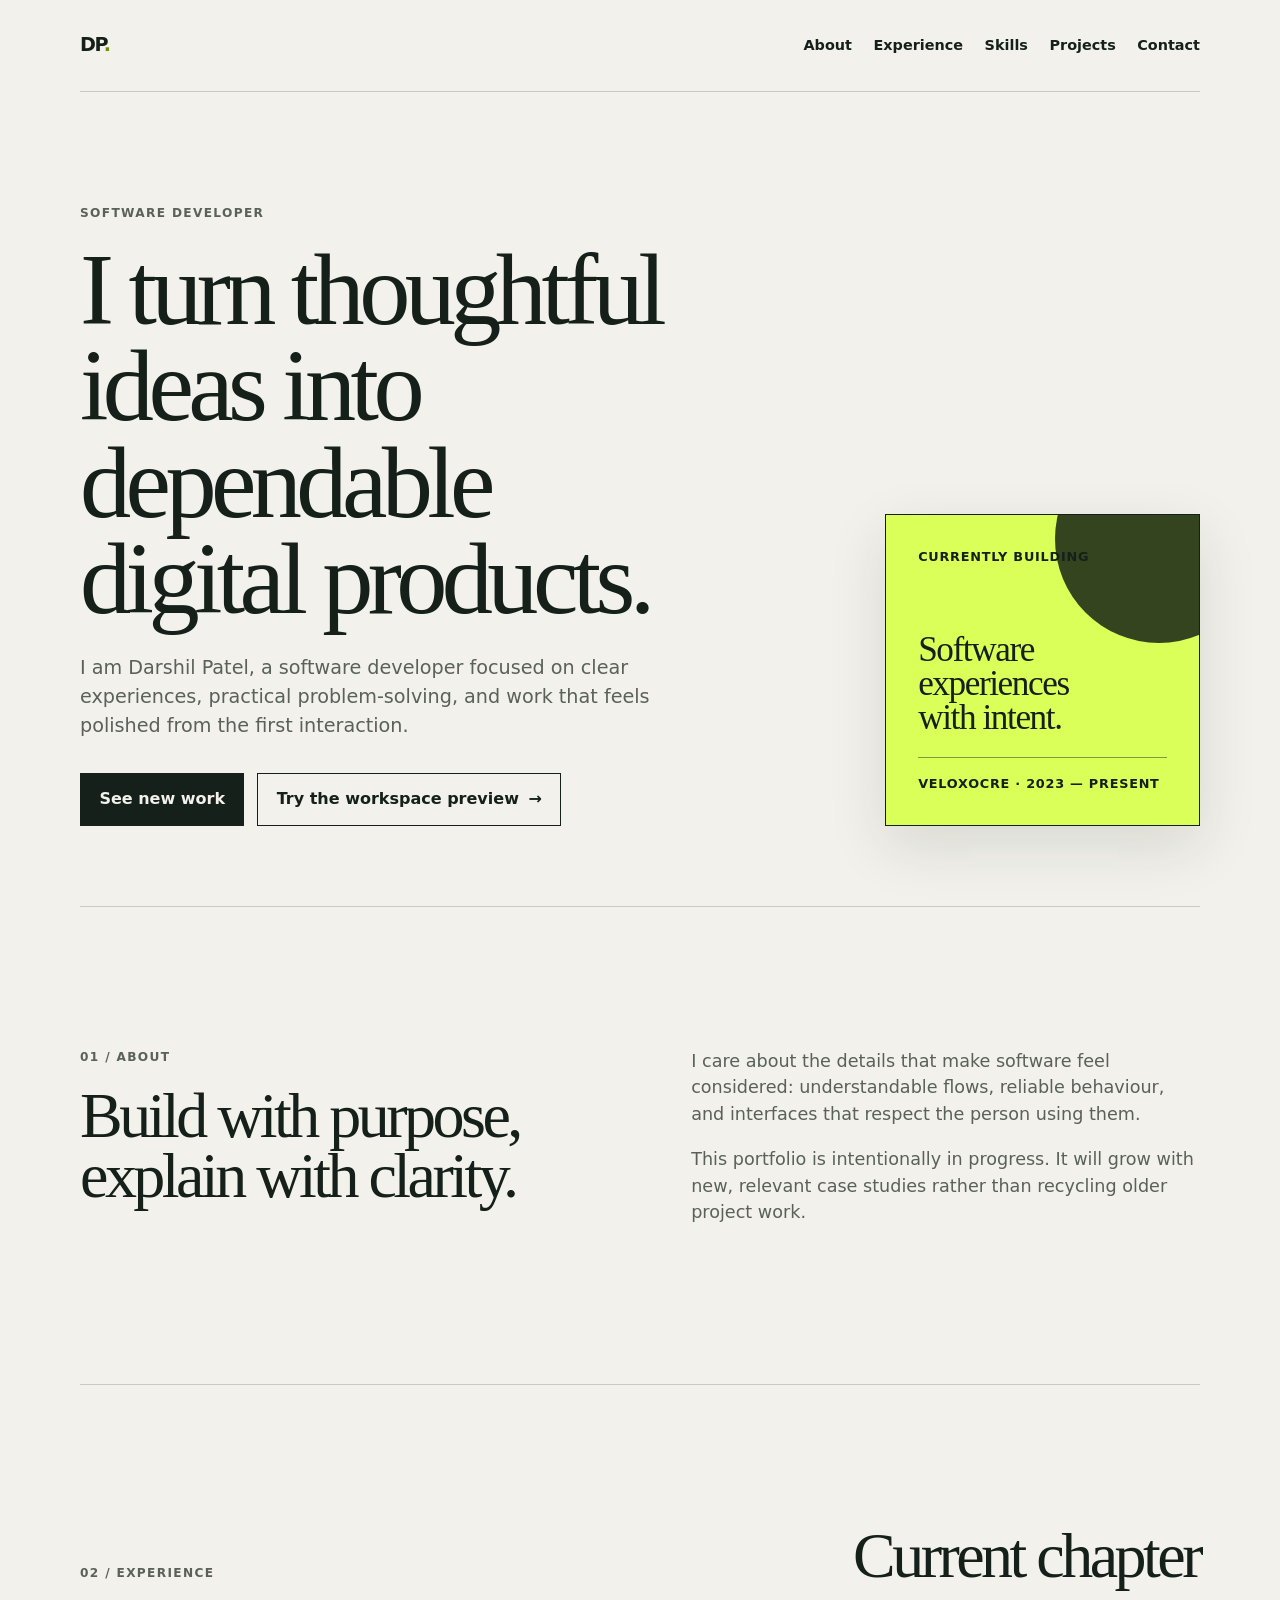
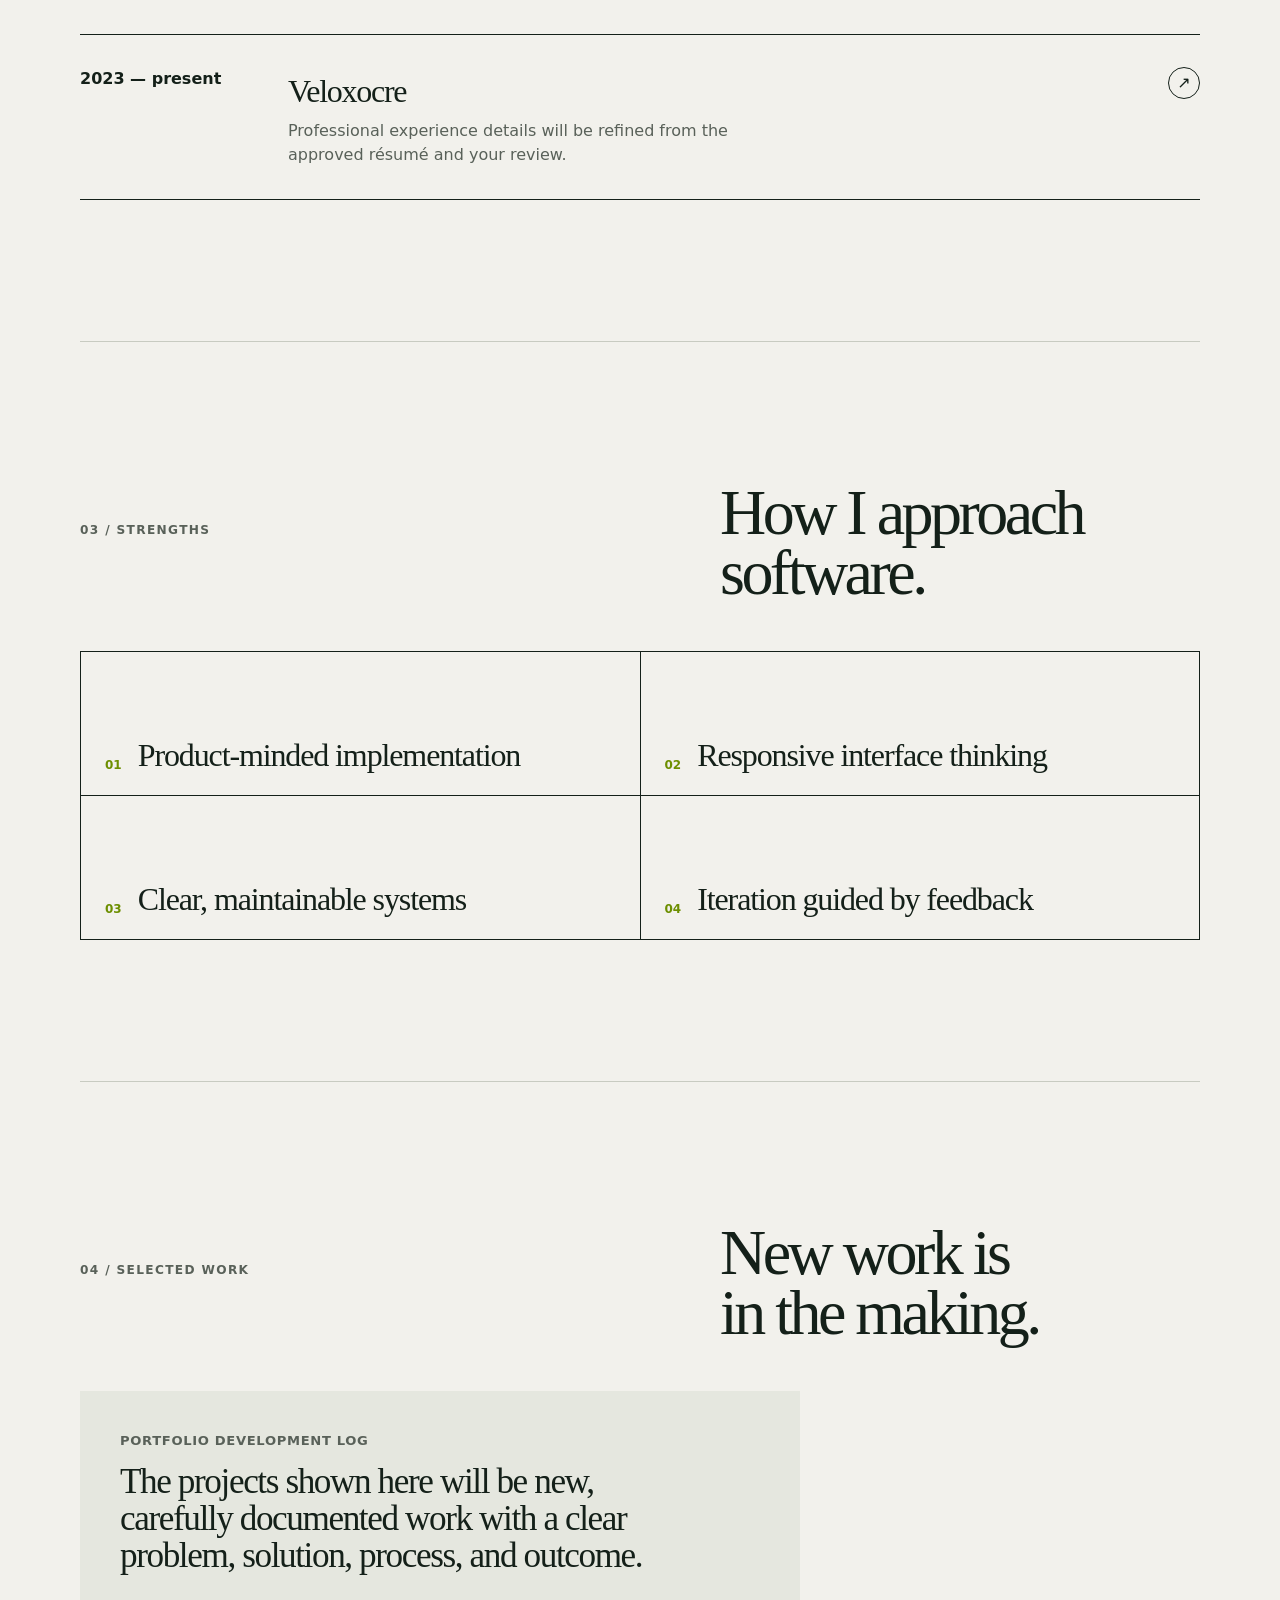
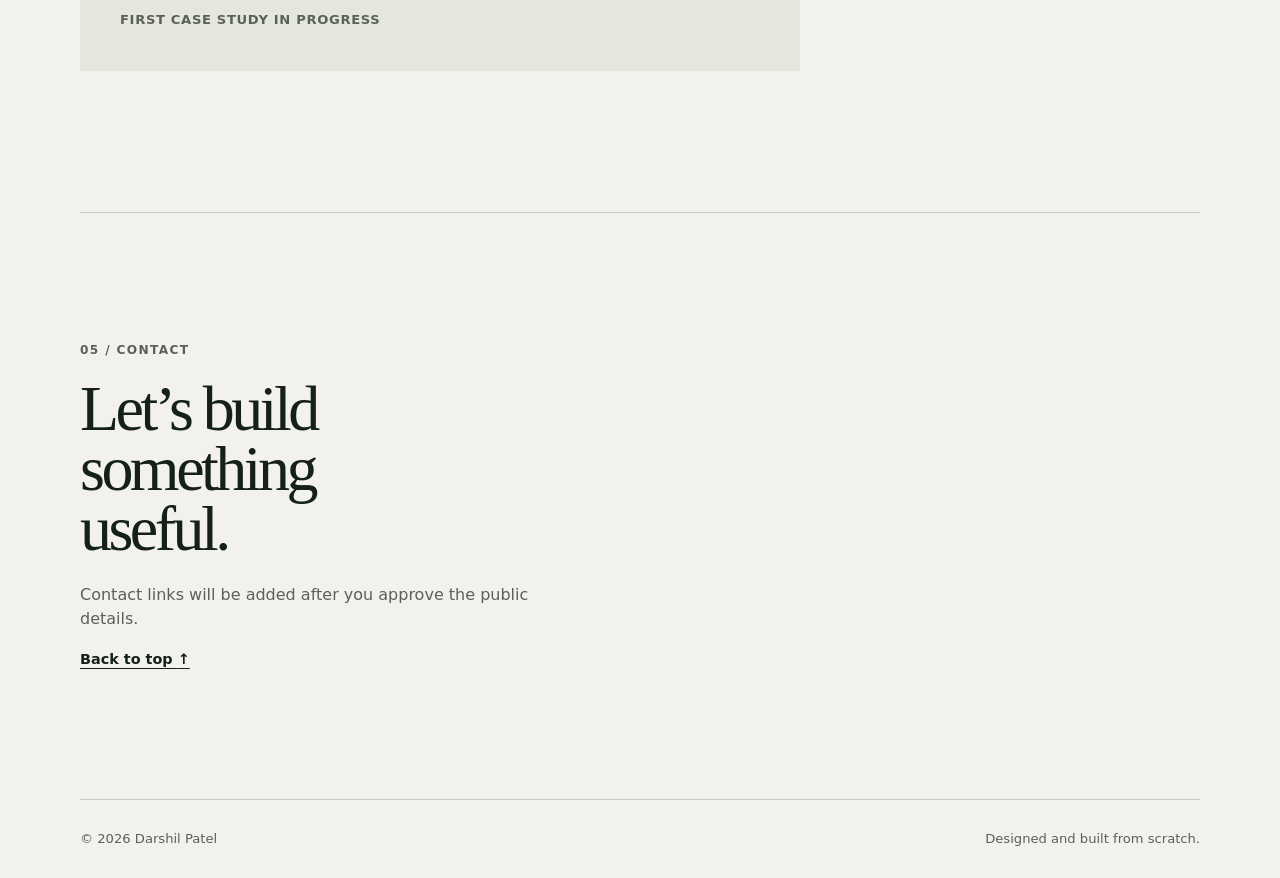
==== index.html @ 429eda86 "feat: add portfolio foundation" ====
<!doctype html>
<html lang="en">
  <head>
    <meta charset="UTF-8" />
    <meta name="viewport" content="width=device-width, initial-scale=1" />
    <meta name="description" content="Darshil Patel — software developer portfolio." />
    <title>Darshil Patel — Software Developer</title>
    <link rel="stylesheet" href="assets/css/site.css" />
    <script src="assets/js/site.js" defer></script>
  </head>
  <body>
    <a class="skip-link" href="#main-content">Skip to content</a>

    <header class="site-header" data-header>
      <a class="brand" href="./" aria-label="Darshil Patel home">DP<span aria-hidden="true">.</span></a>
      <button class="nav-toggle" type="button" aria-expanded="false" aria-controls="site-navigation" data-nav-toggle>
        Menu
      </button>
      <nav id="site-navigation" class="site-nav" aria-label="Primary navigation" data-nav>
        <a href="#about">About</a>
        <a href="#experience">Experience</a>
        <a href="#skills">Skills</a>
        <a href="#projects">Projects</a>
        <a href="#contact">Contact</a>
      </nav>
    </header>

    <main id="main-content">
      <section class="hero section-shell" aria-labelledby="hero-title">
        <div class="hero-copy">
          <p class="eyebrow">Software developer</p>
          <h1 id="hero-title">I turn thoughtful ideas into dependable digital products.</h1>
          <p class="hero-summary">
            I am Darshil Patel, a software developer focused on clear experiences, practical problem-solving, and work that feels polished from the first interaction.
          </p>
          <div class="hero-actions">
            <a class="button button-primary" href="#projects">See new work</a>
            <a class="button button-secondary" href="prototypes/workspace/">Try the workspace preview <span aria-hidden="true">→</span></a>
          </div>
        </div>
        <aside class="hero-status" aria-label="Current status">
          <div class="status-orb" aria-hidden="true"></div>
          <p class="status-label">Currently building</p>
          <p class="status-value">Software experiences<br />with intent.</p>
          <div class="status-rule" aria-hidden="true"></div>
          <p class="status-note">Veloxocre · 2023 — present</p>
        </aside>
      </section>

      <section id="about" class="section-shell content-section split-section" aria-labelledby="about-title">
        <div>
          <p class="eyebrow">01 / About</p>
          <h2 id="about-title">Build with purpose, explain with clarity.</h2>
        </div>
        <div class="body-copy">
          <p>
            I care about the details that make software feel considered: understandable flows, reliable behaviour, and interfaces that respect the person using them.
          </p>
          <p>
            This portfolio is intentionally in progress. It will grow with new, relevant case studies rather than recycling older project work.
          </p>
        </div>
      </section>

      <section id="experience" class="section-shell content-section" aria-labelledby="experience-title">
        <div class="section-heading">
          <p class="eyebrow">02 / Experience</p>
          <h2 id="experience-title">Current chapter</h2>
        </div>
        <article class="experience-card">
          <div class="experience-date">2023 — present</div>
          <div>
            <h3>Veloxocre</h3>
            <p>Professional experience details will be refined from the approved résumé and your review.</p>
          </div>
          <span class="card-marker" aria-hidden="true">↗</span>
        </article>
      </section>

      <section id="skills" class="section-shell content-section" aria-labelledby="skills-title">
        <div class="section-heading">
          <p class="eyebrow">03 / Strengths</p>
          <h2 id="skills-title">How I approach software.</h2>
        </div>
        <ul class="skill-grid" aria-label="Professional strengths">
          <li><span>01</span> Product-minded implementation</li>
          <li><span>02</span> Responsive interface thinking</li>
          <li><span>03</span> Clear, maintainable systems</li>
          <li><span>04</span> Iteration guided by feedback</li>
        </ul>
      </section>

      <section id="projects" class="section-shell content-section" aria-labelledby="projects-title">
        <div class="section-heading">
          <p class="eyebrow">04 / Selected work</p>
          <h2 id="projects-title">New work is in the making.</h2>
        </div>
        <div class="project-empty-state">
          <p class="project-kicker">Portfolio development log</p>
          <p>
            The projects shown here will be new, carefully documented work with a clear problem, solution, process, and outcome.
          </p>
          <span>First case study in progress</span>
        </div>
      </section>

      <section id="contact" class="section-shell contact-section" aria-labelledby="contact-title">
        <p class="eyebrow">05 / Contact</p>
        <h2 id="contact-title">Let’s build something useful.</h2>
        <p>Contact links will be added after you approve the public details.</p>
        <a class="text-link" href="#main-content">Back to top <span aria-hidden="true">↑</span></a>
      </section>
    </main>

    <footer class="site-footer">
      <p>© <span data-current-year></span> Darshil Patel</p>
      <p>Designed and built from scratch.</p>
    </footer>
  </body>
</html>
---- assets/css/site.css ----
:root {
  --canvas: #f2f1ec;
  --ink: #142019;
  --muted: #596159;
  --line: #c8cbc1;
  --surface: #e5e7df;
  --accent: #d9ff58;
  --accent-deep: #26351b;
  --display: ui-serif, Georgia, Cambria, "Times New Roman", serif;
  --body: Inter, ui-sans-serif, system-ui, -apple-system, BlinkMacSystemFont, "Segoe UI", sans-serif;
  --shadow: 0 20px 55px rgb(30 40 25 / 12%);
}
* { box-sizing: border-box; }

html { scroll-behavior: smooth; }

body {
  margin: 0;
  color: var(--ink);
  background: var(--canvas);
  font-family: var(--body);
  line-height: 1.5;
}

a { color: inherit; }

button { font: inherit; }

.skip-link {
  position: fixed;
  z-index: 10;
  top: 0.75rem;
  left: 0.75rem;
  padding: 0.7rem 1rem;
  transform: translateY(-200%);
  color: var(--ink);
  background: var(--accent);
}

.skip-link:focus { transform: translateY(0); }

.site-header,
.section-shell,
.site-footer {
  width: min(1120px, calc(100% - 3rem));
  margin-inline: auto;
}

.site-header {
  display: flex;
  align-items: center;
  justify-content: space-between;
  min-height: 5.75rem;
  border-bottom: 1px solid var(--line);
}

.brand {
  font-weight: 800;
  font-size: 1.2rem;
  text-decoration: none;
  letter-spacing: -0.07em;
}

.brand span { color: #6d8f00; }

.site-nav { display: flex; gap: 1.35rem; }

.site-nav a,
.text-link {
  font-size: 0.9rem;
  font-weight: 650;
  text-underline-offset: 0.25em;
}

.site-nav a { text-decoration: none; }
.site-nav a:hover, .site-nav a:focus-visible { text-decoration: underline; }

.nav-toggle { display: none; }

.hero {
  display: grid;
  grid-template-columns: minmax(0, 1.25fr) minmax(16rem, 0.55fr);
  gap: clamp(2rem, 7vw, 7rem);
  align-items: end;
  min-height: min(44rem, calc(100vh - 5.75rem));
  padding-block: 7rem 5rem;
}

.eyebrow {
  margin: 0 0 1.25rem;
  color: var(--muted);
  font-size: 0.76rem;
  font-weight: 750;
  letter-spacing: 0.11em;
  text-transform: uppercase;
}

h1, h2, h3, p { margin-top: 0; }

h1, h2, h3 { text-wrap: balance; }

h1, h2 {
  font-family: var(--display);
  font-weight: 500;
  letter-spacing: -0.055em;
  line-height: 0.94;
}

h1 { max-width: 12ch; margin-bottom: 1.7rem; font-size: clamp(3.5rem, 8vw, 7.5rem); }
h2 { max-width: 15ch; margin-bottom: 0; font-size: clamp(2.65rem, 5vw, 4.8rem); }

.hero-summary {
  max-width: 38rem;
  margin-bottom: 2rem;
  color: var(--muted);
  font-size: clamp(1rem, 1.5vw, 1.2rem);
}

.hero-actions { display: flex; flex-wrap: wrap; gap: 0.8rem; }

.button {
  display: inline-flex;
  align-items: center;
  gap: 0.6rem;
  min-height: 3.1rem;
  padding: 0.85rem 1.15rem;
  border: 1px solid var(--ink);
  font-weight: 700;
  text-decoration: none;
}

.button-primary { background: var(--ink); color: var(--canvas); }
.button-primary:hover, .button-primary:focus-visible { background: #344439; }
.button-secondary:hover, .button-secondary:focus-visible { background: var(--accent); }

.hero-status {
  position: relative;
  overflow: hidden;
  min-height: 19rem;
  padding: 2rem;
  border: 1px solid var(--ink);
  background: var(--accent);
  box-shadow: var(--shadow);
}

.status-orb {
  position: absolute;
  top: -5rem;
  right: -4rem;
  width: 13rem;
  height: 13rem;
  border-radius: 50%;
  background: var(--accent-deep);
  opacity: 0.92;
}

.status-label, .status-note { position: relative; font-size: 0.8rem; font-weight: 750; letter-spacing: 0.06em; text-transform: uppercase; }
.status-value { position: relative; margin: 4.2rem 0 1.4rem; font-family: var(--display); font-size: 2.2rem; line-height: 0.96; letter-spacing: -0.04em; }
.status-rule { position: relative; height: 1px; background: var(--ink); opacity: 0.45; }
.status-note { margin: 1rem 0 0; }

.content-section { padding-block: clamp(5rem, 11vw, 9rem); border-top: 1px solid var(--line); }
.split-section { display: grid; grid-template-columns: 1fr 1fr; gap: clamp(2rem, 8vw, 8rem); }
.body-copy { max-width: 34rem; color: var(--muted); font-size: 1.1rem; }
.body-copy p + p { margin-top: 1.2rem; }
.section-heading { display: flex; align-items: baseline; justify-content: space-between; gap: 2rem; margin-bottom: 3rem; }
.section-heading .eyebrow { margin: 0; white-space: nowrap; }

.experience-card {
  display: grid;
  grid-template-columns: 11rem 1fr auto;
  gap: 2rem;
  align-items: start;
  padding: 2rem 0;
  border-top: 1px solid var(--ink);
  border-bottom: 1px solid var(--ink);
}

.experience-card h3 { margin-bottom: 0.3rem; font-family: var(--display); font-size: 2rem; font-weight: 500; letter-spacing: -0.04em; }
.experience-card p { max-width: 31rem; margin-bottom: 0; color: var(--muted); }
.experience-date { font-weight: 700; }
.card-marker { display: grid; width: 2rem; height: 2rem; place-items: center; border: 1px solid var(--ink); border-radius: 50%; }

.skill-grid { display: grid; grid-template-columns: repeat(2, 1fr); gap: 0; margin: 0; padding: 0; list-style: none; border-top: 1px solid var(--ink); border-left: 1px solid var(--ink); }
.skill-grid li { display: flex; gap: 1rem; min-height: 9rem; align-items: flex-end; padding: 1.5rem; border-right: 1px solid var(--ink); border-bottom: 1px solid var(--ink); font-family: var(--display); font-size: clamp(1.35rem, 2.5vw, 2rem); line-height: 1.02; letter-spacing: -0.035em; }
.skill-grid span { color: #6d8f00; font-family: var(--body); font-size: 0.75rem; font-weight: 750; letter-spacing: 0; }

.project-empty-state { max-width: 45rem; padding: 2.5rem; background: var(--surface); }
.project-empty-state p:not(.project-kicker) { max-width: 35rem; margin-bottom: 2rem; font-family: var(--display); font-size: clamp(1.45rem, 3vw, 2.2rem); line-height: 1.05; letter-spacing: -0.04em; }
.project-kicker, .project-empty-state span { color: var(--muted); font-size: 0.82rem; font-weight: 700; letter-spacing: 0.05em; text-transform: uppercase; }

.contact-section { padding-block: clamp(5rem, 10vw, 8rem); border-top: 1px solid var(--line); }
.contact-section h2 { max-width: 10ch; margin-bottom: 1.5rem; }
.contact-section > p:not(.eyebrow) { max-width: 30rem; color: var(--muted); }

.site-footer { display: flex; justify-content: space-between; gap: 1rem; padding-block: 1.8rem; border-top: 1px solid var(--line); color: var(--muted); font-size: 0.82rem; }
.site-footer p { margin: 0; }

:focus-visible { outline: 3px solid #668800; outline-offset: 3px; }

@media (max-width: 680px) {
  .site-header, .section-shell, .site-footer { width: min(100% - 2rem, 1120px); }
  .site-header { position: relative; min-height: 4.75rem; }
  .nav-toggle { display: inline-flex; padding: 0.45rem 0.65rem; border: 1px solid var(--ink); color: var(--ink); background: transparent; font-size: 0.82rem; font-weight: 750; }
  .site-nav { display: none; position: absolute; z-index: 2; top: calc(100% - 1px); right: 0; left: 0; flex-direction: column; gap: 0; border: 1px solid var(--ink); background: var(--canvas); box-shadow: var(--shadow); }
  .site-nav.is-open { display: flex; }
  .site-nav a { padding: 1rem; border-bottom: 1px solid var(--line); }
  .site-nav a:last-child { border-bottom: 0; }
  .hero { grid-template-columns: 1fr; min-height: auto; padding-block: 4.5rem 4rem; }
  .hero-status { min-height: 15rem; }
  .split-section, .experience-card { grid-template-columns: 1fr; }
  .section-heading { display: block; }
  .section-heading .eyebrow { margin-bottom: 1.1rem; }
  .skill-grid { grid-template-columns: 1fr; }
  .skill-grid li { min-height: 6.5rem; }
  .site-footer { flex-direction: column; }
}

@media (prefers-reduced-motion: reduce) {
  html { scroll-behavior: auto; }
  *, *::before, *::after { animation-duration: 0.01ms !important; animation-iteration-count: 1 !important; transition-duration: 0.01ms !important; }
}
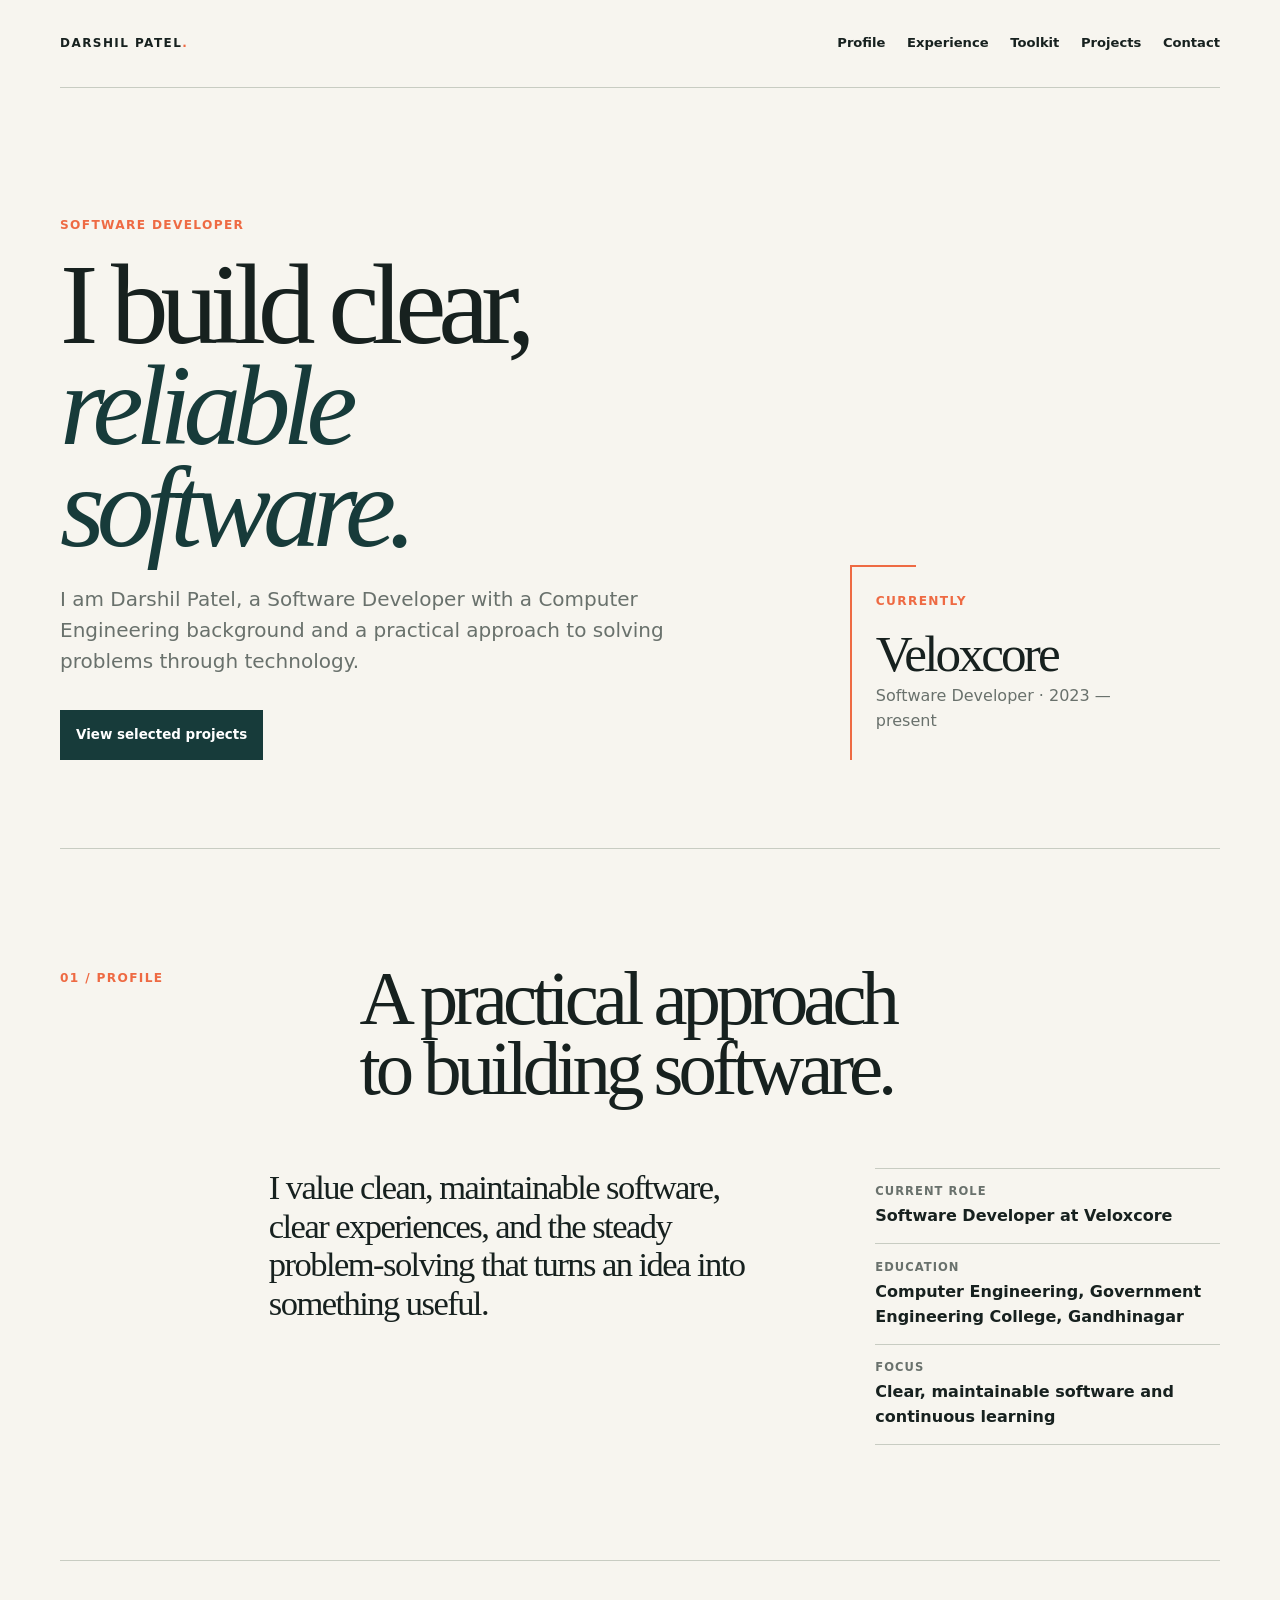
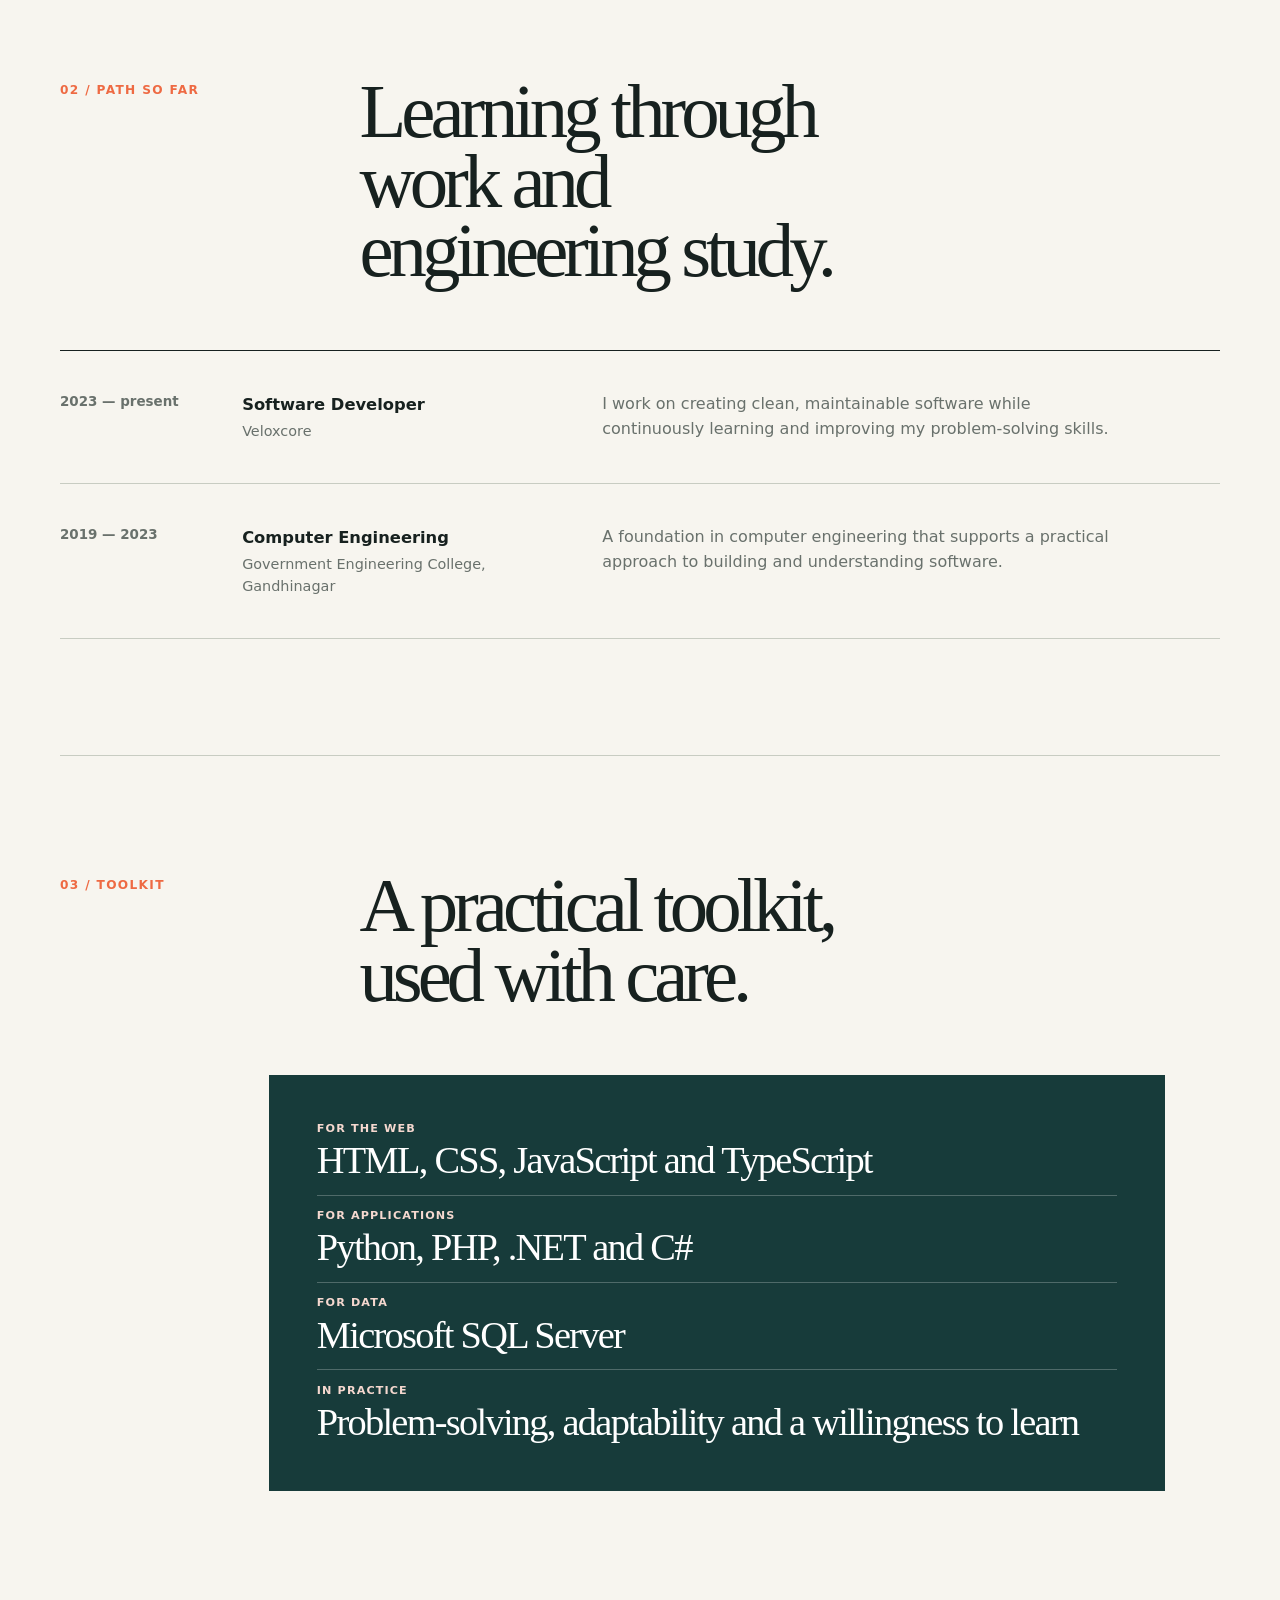
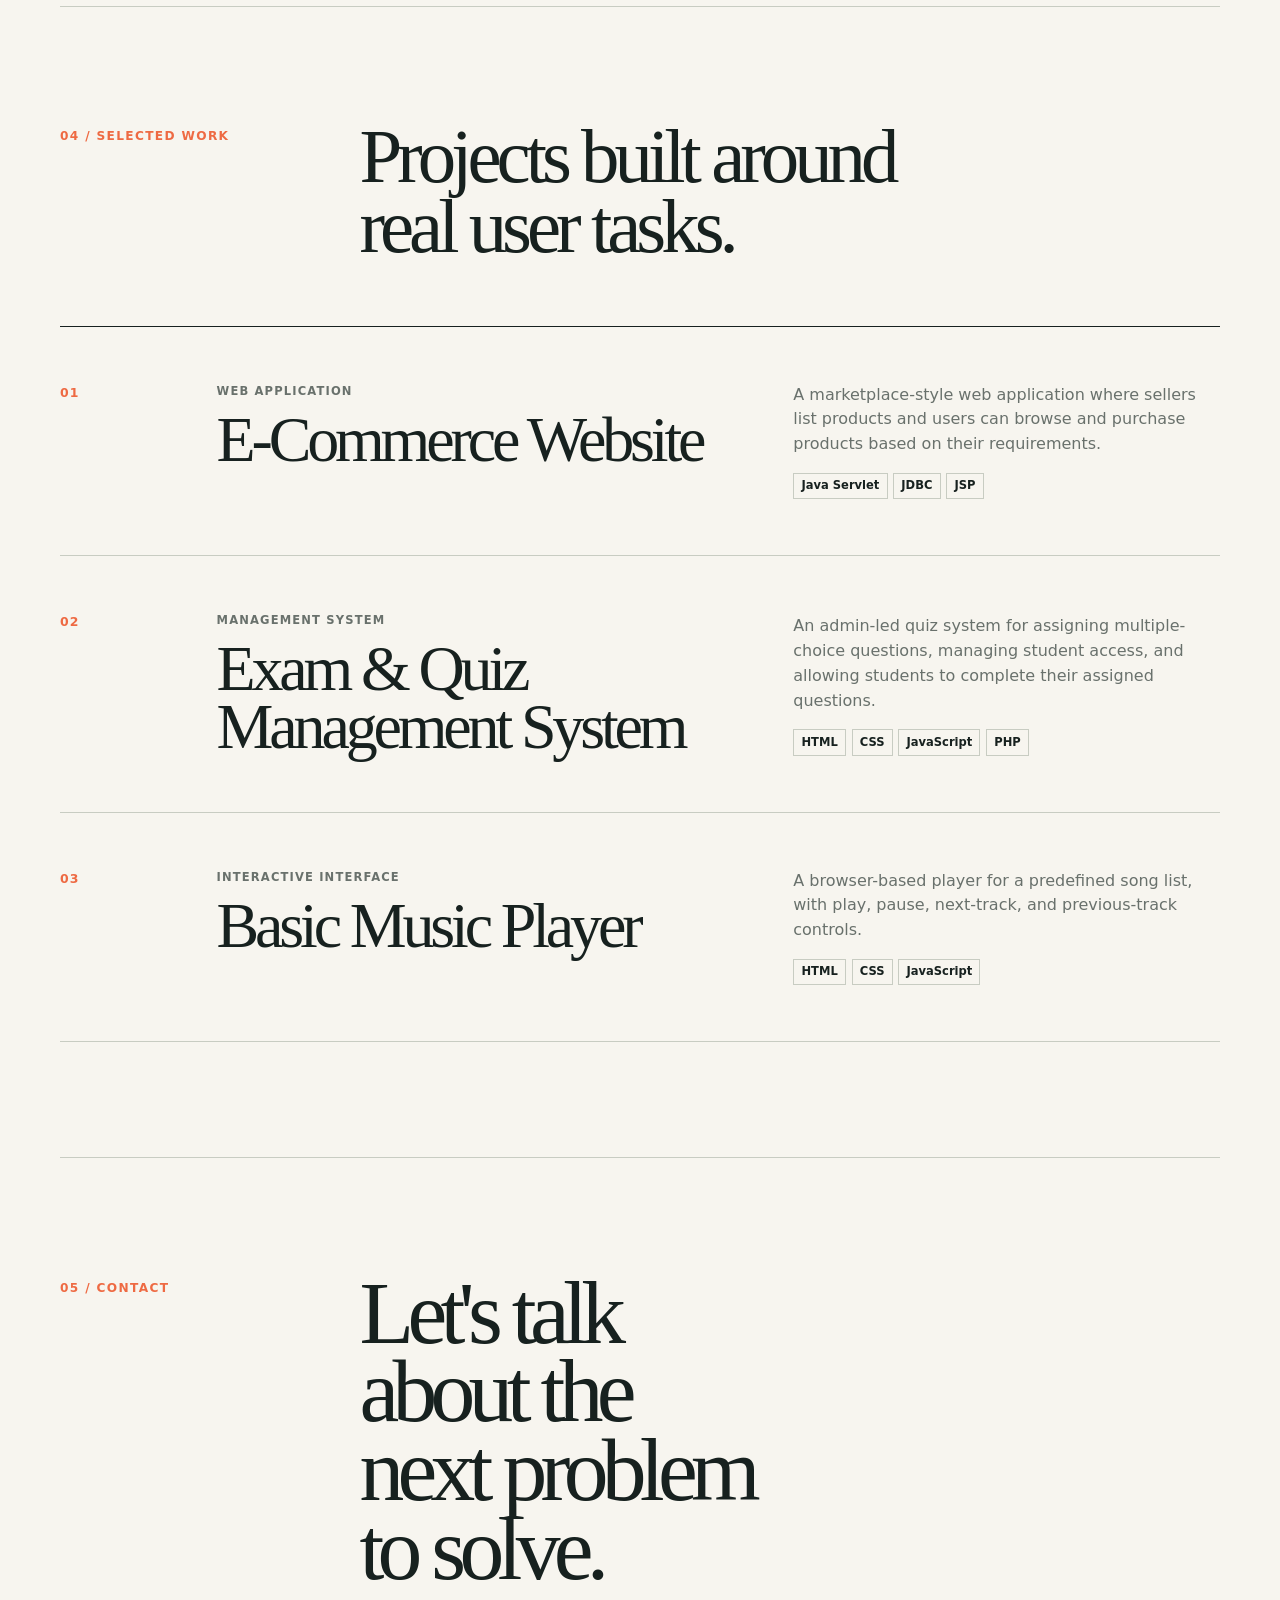
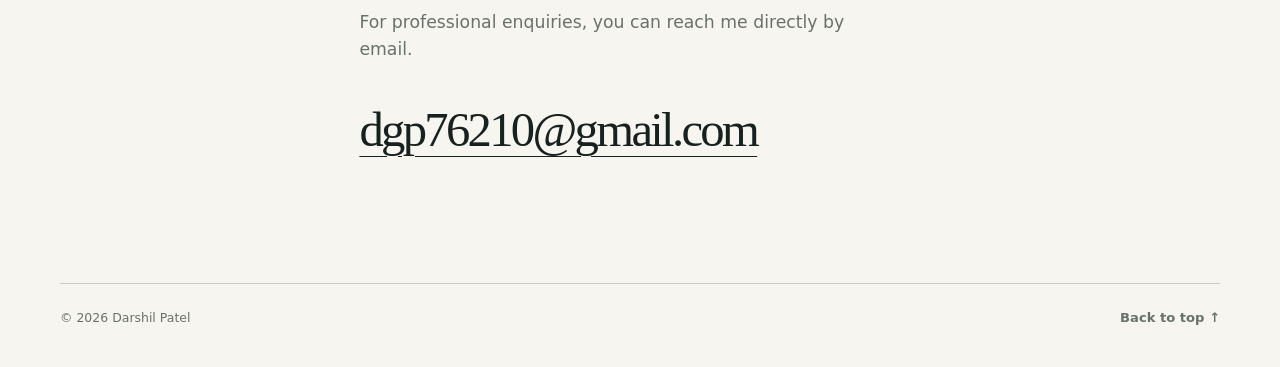
==== commit 5e02bd74: "feat: integrate portfolio updates" ====
--- a/index.html
+++ b/index.html
@@ -3,118 +3,154 @@
   <head>
     <meta charset="UTF-8" />
     <meta name="viewport" content="width=device-width, initial-scale=1" />
-    <meta name="description" content="Darshil Patel — software developer portfolio." />
-    <title>Darshil Patel — Software Developer</title>
-    <link rel="stylesheet" href="assets/css/site.css" />
+    <meta name="description" content="Darshil Patel - software developer portfolio." />
+    <title>Darshil Patel - Software Developer</title>
+    <link rel="stylesheet" href="assets/css/main-portfolio.css" />
     <script src="assets/js/site.js" defer></script>
   </head>
-  <body>
+  <body class="portfolio-body">
     <a class="skip-link" href="#main-content">Skip to content</a>
 
-    <header class="site-header" data-header>
-      <a class="brand" href="./" aria-label="Darshil Patel home">DP<span aria-hidden="true">.</span></a>
+    <header class="portfolio-header">
+      <a class="portfolio-brand" href="./" aria-label="Darshil Patel home">Darshil Patel<span>.</span></a>
       <button class="nav-toggle" type="button" aria-expanded="false" aria-controls="site-navigation" data-nav-toggle>
         Menu
       </button>
-      <nav id="site-navigation" class="site-nav" aria-label="Primary navigation" data-nav>
-        <a href="#about">About</a>
+      <nav id="site-navigation" class="portfolio-nav" aria-label="Primary navigation" data-nav>
+        <a href="#about">Profile</a>
         <a href="#experience">Experience</a>
-        <a href="#skills">Skills</a>
+        <a href="#capabilities">Toolkit</a>
         <a href="#projects">Projects</a>
         <a href="#contact">Contact</a>
       </nav>
     </header>
 
-    <main id="main-content">
-      <section class="hero section-shell" aria-labelledby="hero-title">
-        <div class="hero-copy">
-          <p class="eyebrow">Software developer</p>
-          <h1 id="hero-title">I turn thoughtful ideas into dependable digital products.</h1>
-          <p class="hero-summary">
-            I am Darshil Patel, a software developer focused on clear experiences, practical problem-solving, and work that feels polished from the first interaction.
-          </p>
-          <div class="hero-actions">
-            <a class="button button-primary" href="#projects">See new work</a>
-            <a class="button button-secondary" href="prototypes/workspace/">Try the workspace preview <span aria-hidden="true">→</span></a>
-          </div>
+    <main id="main-content" class="portfolio-main">
+      <section class="intro" aria-labelledby="intro-title">
+        <div>
+          <p class="section-label">Software developer</p>
+          <h1 id="intro-title" class="intro-title">I build clear,<br /><em>reliable software.</em></h1>
+          <p class="intro-summary">I am Darshil Patel, a Software Developer with a Computer Engineering background and a practical approach to solving problems through technology.</p>
+          <a class="primary-link" href="#projects">View selected projects</a>
         </div>
-        <aside class="hero-status" aria-label="Current status">
-          <div class="status-orb" aria-hidden="true"></div>
-          <p class="status-label">Currently building</p>
-          <p class="status-value">Software experiences<br />with intent.</p>
-          <div class="status-rule" aria-hidden="true"></div>
-          <p class="status-note">Veloxocre · 2023 — present</p>
+        <aside class="intro-note" aria-label="Current role">
+          <p class="section-label">Currently</p>
+          <h2>Veloxcore</h2>
+          <p>Software Developer &middot; 2023 &mdash; present</p>
         </aside>
       </section>
 
-      <section id="about" class="section-shell content-section split-section" aria-labelledby="about-title">
-        <div>
-          <p class="eyebrow">01 / About</p>
-          <h2 id="about-title">Build with purpose, explain with clarity.</h2>
+      <section id="about" class="portfolio-section" aria-labelledby="about-title">
+        <div class="section-heading">
+          <p class="section-label">01 / Profile</p>
+          <h2 id="about-title">A practical approach to building software.</h2>
         </div>
-        <div class="body-copy">
-          <p>
-            I care about the details that make software feel considered: understandable flows, reliable behaviour, and interfaces that respect the person using them.
-          </p>
-          <p>
-            This portfolio is intentionally in progress. It will grow with new, relevant case studies rather than recycling older project work.
-          </p>
+        <div class="profile-copy">
+          <p>I value clean, maintainable software, clear experiences, and the steady problem-solving that turns an idea into something useful.</p>
+          <dl class="profile-facts">
+            <div>
+              <dt>Current role</dt>
+              <dd>Software Developer at Veloxcore</dd>
+            </div>
+            <div>
+              <dt>Education</dt>
+              <dd>Computer Engineering, Government Engineering College, Gandhinagar</dd>
+            </div>
+            <div>
+              <dt>Focus</dt>
+              <dd>Clear, maintainable software and continuous learning</dd>
+            </div>
+          </dl>
         </div>
       </section>
 
-      <section id="experience" class="section-shell content-section" aria-labelledby="experience-title">
+      <section id="experience" class="portfolio-section" aria-labelledby="experience-title">
         <div class="section-heading">
-          <p class="eyebrow">02 / Experience</p>
-          <h2 id="experience-title">Current chapter</h2>
+          <p class="section-label">02 / Path so far</p>
+          <h2 id="experience-title">Learning through work and engineering study.</h2>
         </div>
-        <article class="experience-card">
-          <div class="experience-date">2023 — present</div>
-          <div>
-            <h3>Veloxocre</h3>
-            <p>Professional experience details will be refined from the approved résumé and your review.</p>
-          </div>
-          <span class="card-marker" aria-hidden="true">↗</span>
-        </article>
+        <ol class="timeline">
+          <li class="timeline-item">
+            <div class="timeline-date">2023 &mdash; present</div>
+            <div class="timeline-role">Software Developer<span>Veloxcore</span></div>
+            <p class="timeline-description">I work on creating clean, maintainable software while continuously learning and improving my problem-solving skills.</p>
+          </li>
+          <li class="timeline-item">
+            <div class="timeline-date">2019 &mdash; 2023</div>
+            <div class="timeline-role">Computer Engineering<span>Government Engineering College, Gandhinagar</span></div>
+            <p class="timeline-description">A foundation in computer engineering that supports a practical approach to building and understanding software.</p>
+          </li>
+        </ol>
       </section>
 
-      <section id="skills" class="section-shell content-section" aria-labelledby="skills-title">
+      <section id="capabilities" class="portfolio-section" aria-labelledby="capabilities-title">
         <div class="section-heading">
-          <p class="eyebrow">03 / Strengths</p>
-          <h2 id="skills-title">How I approach software.</h2>
+          <p class="section-label">03 / Toolkit</p>
+          <h2 id="capabilities-title">A practical toolkit, used with care.</h2>
         </div>
-        <ul class="skill-grid" aria-label="Professional strengths">
-          <li><span>01</span> Product-minded implementation</li>
-          <li><span>02</span> Responsive interface thinking</li>
-          <li><span>03</span> Clear, maintainable systems</li>
-          <li><span>04</span> Iteration guided by feedback</li>
-        </ul>
-      </section>
-
-      <section id="projects" class="section-shell content-section" aria-labelledby="projects-title">
-        <div class="section-heading">
-          <p class="eyebrow">04 / Selected work</p>
-          <h2 id="projects-title">New work is in the making.</h2>
-        </div>
-        <div class="project-empty-state">
-          <p class="project-kicker">Portfolio development log</p>
-          <p>
-            The projects shown here will be new, carefully documented work with a clear problem, solution, process, and outcome.
-          </p>
-          <span>First case study in progress</span>
+        <div class="toolkit" aria-label="Technical capabilities">
+          <p><span>For the web</span>HTML, CSS, JavaScript and TypeScript</p>
+          <p><span>For applications</span>Python, PHP, .NET and C#</p>
+          <p><span>For data</span>Microsoft SQL Server</p>
+          <p><span>In practice</span>Problem-solving, adaptability and a willingness to learn</p>
         </div>
       </section>
 
-      <section id="contact" class="section-shell contact-section" aria-labelledby="contact-title">
-        <p class="eyebrow">05 / Contact</p>
-        <h2 id="contact-title">Let’s build something useful.</h2>
-        <p>Contact links will be added after you approve the public details.</p>
-        <a class="text-link" href="#main-content">Back to top <span aria-hidden="true">↑</span></a>
+      <section id="projects" class="portfolio-section" aria-labelledby="projects-title">
+        <div class="section-heading">
+          <p class="section-label">04 / Selected work</p>
+          <h2 id="projects-title">Projects built around real user tasks.</h2>
+        </div>
+        <div class="project-list">
+          <article class="project">
+            <div class="project-number">01</div>
+            <div>
+              <p class="project-kind">Web application</p>
+              <h3>E-Commerce Website</h3>
+            </div>
+            <div class="project-details">
+              <p>A marketplace-style web application where sellers list products and users can browse and purchase products based on their requirements.</p>
+              <ul class="technology-list" aria-label="E-Commerce Website technologies"><li>Java Servlet</li><li>JDBC</li><li>JSP</li></ul>
+            </div>
+          </article>
+          <article class="project">
+            <div class="project-number">02</div>
+            <div>
+              <p class="project-kind">Management system</p>
+              <h3>Exam &amp; Quiz Management System</h3>
+            </div>
+            <div class="project-details">
+              <p>An admin-led quiz system for assigning multiple-choice questions, managing student access, and allowing students to complete their assigned questions.</p>
+              <ul class="technology-list" aria-label="Exam and Quiz Management System technologies"><li>HTML</li><li>CSS</li><li>JavaScript</li><li>PHP</li></ul>
+            </div>
+          </article>
+          <article class="project">
+            <div class="project-number">03</div>
+            <div>
+              <p class="project-kind">Interactive interface</p>
+              <h3>Basic Music Player</h3>
+            </div>
+            <div class="project-details">
+              <p>A browser-based player for a predefined song list, with play, pause, next-track, and previous-track controls.</p>
+              <ul class="technology-list" aria-label="Basic Music Player technologies"><li>HTML</li><li>CSS</li><li>JavaScript</li></ul>
+            </div>
+          </article>
+        </div>
+      </section>
+
+      <section id="contact" class="contact-section" aria-labelledby="contact-title">
+        <p class="section-label">05 / Contact</p>
+        <div class="contact-main">
+          <h2 id="contact-title">Let&apos;s talk about the next problem to solve.</h2>
+          <p>For professional enquiries, you can reach me directly by email.</p>
+          <a class="contact-email" href="mailto:dgp76210@gmail.com">dgp76210@gmail.com</a>
+        </div>
       </section>
     </main>
 
-    <footer class="site-footer">
-      <p>© <span data-current-year></span> Darshil Patel</p>
-      <p>Designed and built from scratch.</p>
+    <footer class="portfolio-footer">
+      <p>&copy; <span data-current-year></span> Darshil Patel</p>
+      <a class="top-link" href="#main-content">Back to top <span aria-hidden="true">&uarr;</span></a>
     </footer>
   </body>
 </html>
--- a/assets/css/main-portfolio.css
+++ b/assets/css/main-portfolio.css
@@ -0,0 +1,110 @@
+:root {
+  --paper: #f7f5ef;
+  --ink: #17211f;
+  --muted: #69716c;
+  --line: #c8ccc2;
+  --deep: #173b3a;
+  --accent: #ee6a43;
+  --accent-soft: #f5d8cf;
+  --serif: ui-serif, Georgia, Cambria, "Times New Roman", serif;
+  --sans: ui-sans-serif, system-ui, -apple-system, BlinkMacSystemFont, "Segoe UI", sans-serif;
+}
+
+* { box-sizing: border-box; }
+html { scroll-behavior: smooth; }
+body.portfolio-body { margin: 0; background: var(--paper); color: var(--ink); font-family: var(--sans); line-height: 1.55; }
+a { color: inherit; }
+h1, h2, h3, p { margin-top: 0; }
+h1, h2, h3 { text-wrap: balance; }
+
+.skip-link { position: fixed; z-index: 10; top: 0.75rem; left: 0.75rem; padding: 0.75rem 1rem; transform: translateY(-200%); background: var(--accent); color: var(--ink); font-weight: 750; }
+.skip-link:focus { transform: translateY(0); }
+.portfolio-header, .portfolio-main, .portfolio-footer { width: min(1160px, calc(100% - clamp(2.5rem, 8vw, 8rem))); margin-inline: auto; }
+.portfolio-header { display: flex; min-height: 5.5rem; align-items: center; justify-content: space-between; border-bottom: 1px solid var(--line); }
+.portfolio-brand { color: var(--ink); font-size: 0.75rem; font-weight: 850; letter-spacing: 0.12em; text-decoration: none; text-transform: uppercase; }
+.portfolio-brand span { color: var(--accent); }
+.portfolio-nav { display: flex; gap: 1.35rem; }
+.portfolio-nav a, .top-link { font-size: 0.82rem; font-weight: 750; text-decoration: none; text-underline-offset: 0.3em; }
+.portfolio-nav a:hover, .portfolio-nav a:focus-visible, .top-link:hover, .top-link:focus-visible { text-decoration: underline; }
+.nav-toggle { display: none; }
+
+.intro { display: grid; grid-template-columns: minmax(0, 1.3fr) minmax(17rem, 0.7fr); gap: clamp(2.5rem, 8vw, 8rem); min-height: min(44rem, calc(100vh - 5.5rem)); align-items: end; padding-block: clamp(5rem, 10vw, 9rem) 5.5rem; }
+.section-label { margin-bottom: 1.2rem; color: var(--accent); font-size: 0.76rem; font-weight: 850; letter-spacing: 0.11em; text-transform: uppercase; }
+.intro-title { max-width: 10ch; margin-bottom: 1.6rem; font-family: var(--serif); font-size: clamp(4rem, 9vw, 8.5rem); font-weight: 500; letter-spacing: -0.07em; line-height: 0.88; }
+.intro-title em { color: var(--deep); font-style: italic; }
+.intro-summary { max-width: 39rem; margin-bottom: 2.1rem; color: var(--muted); font-size: clamp(1.05rem, 1.8vw, 1.25rem); }
+.primary-link { display: inline-flex; min-height: 3.1rem; align-items: center; padding: 0.8rem 1rem; background: var(--deep); color: #fff; font-size: 0.84rem; font-weight: 800; text-decoration: none; }
+.primary-link:hover, .primary-link:focus-visible { background: var(--accent); color: var(--ink); }
+.intro-note { position: relative; padding: 1.65rem 0 1.65rem 1.5rem; border-left: 2px solid var(--accent); }
+.intro-note::before { position: absolute; top: 0; left: 0; width: 4rem; height: 2px; background: var(--accent); content: ""; }
+.intro-note h2 { margin-bottom: 0.35rem; font-family: var(--serif); font-size: clamp(2rem, 4vw, 3.4rem); font-weight: 500; letter-spacing: -0.055em; line-height: 0.95; }
+.intro-note p:last-child { max-width: 18rem; margin-bottom: 0; color: var(--muted); }
+
+.portfolio-section { padding-block: clamp(4.8rem, 9vw, 7.5rem); border-top: 1px solid var(--line); }
+.section-heading { display: grid; grid-template-columns: minmax(7rem, 0.32fr) 1fr; gap: 1.5rem; align-items: start; margin-bottom: clamp(2.5rem, 5vw, 4.5rem); }
+.section-heading .section-label { margin: 0.3rem 0 0; }
+.section-heading h2 { max-width: 14ch; margin: 0; font-family: var(--serif); font-size: clamp(2.8rem, 6vw, 5.8rem); font-weight: 500; letter-spacing: -0.065em; line-height: 0.91; }
+.profile-copy { display: grid; grid-template-columns: minmax(0, 1.2fr) minmax(15rem, 0.8fr); gap: clamp(2rem, 7vw, 7rem); margin-left: max(8.5rem, 18%); }
+.profile-copy > p { max-width: 34rem; margin: 0; color: var(--ink); font-family: var(--serif); font-size: clamp(1.55rem, 2.7vw, 2.35rem); letter-spacing: -0.045em; line-height: 1.12; }
+.profile-facts { margin: 0; }
+.profile-facts div { padding: 0.9rem 0; border-top: 1px solid var(--line); }
+.profile-facts div:last-child { border-bottom: 1px solid var(--line); }
+.profile-facts dt { margin-bottom: 0.2rem; color: var(--muted); font-size: 0.72rem; font-weight: 800; letter-spacing: 0.09em; text-transform: uppercase; }
+.profile-facts dd { margin: 0; font-weight: 650; }
+
+.timeline { margin: 0; padding: 0; list-style: none; border-top: 1px solid var(--ink); }
+.timeline-item { display: grid; grid-template-columns: minmax(8rem, 0.32fr) minmax(10rem, 0.68fr) 1.25fr; gap: 1.5rem; padding: clamp(1.6rem, 3.2vw, 2.6rem) 0; border-bottom: 1px solid var(--line); }
+.timeline-date { color: var(--muted); font-size: 0.84rem; font-weight: 750; }
+.timeline-role { font-size: 1.02rem; font-weight: 800; }
+.timeline-role span { display: block; margin-top: 0.15rem; color: var(--muted); font-size: 0.9rem; font-weight: 500; }
+.timeline-description { max-width: 33rem; margin: 0; color: var(--muted); }
+
+.toolkit { max-width: 56rem; margin-left: max(8.5rem, 18%); padding: clamp(1.5rem, 4vw, 3rem); background: var(--deep); color: #fff; }
+.toolkit p { margin: 0; padding: 0.9rem 0; border-bottom: 1px solid rgb(255 255 255 / 24%); font-family: var(--serif); font-size: clamp(1.45rem, 3vw, 2.55rem); font-weight: 500; letter-spacing: -0.045em; line-height: 1.05; }
+.toolkit p:first-child { padding-top: 0; }
+.toolkit p:last-child { padding-bottom: 0; border-bottom: 0; }
+.toolkit span { display: block; margin-bottom: 0.35rem; color: var(--accent-soft); font-family: var(--sans); font-size: 0.7rem; font-weight: 800; letter-spacing: 0.1em; text-transform: uppercase; }
+
+.project-list { border-top: 1px solid var(--ink); }
+.project { display: grid; grid-template-columns: minmax(3rem, 0.18fr) minmax(12rem, 0.82fr) minmax(12rem, 0.65fr); gap: clamp(1rem, 3vw, 3rem); padding: clamp(2rem, 4.5vw, 3.5rem) 0; border-bottom: 1px solid var(--line); }
+.project-number { color: var(--accent); font-size: 0.78rem; font-weight: 850; letter-spacing: 0.08em; }
+.project-kind { margin-bottom: 0.65rem; color: var(--muted); font-size: 0.72rem; font-weight: 800; letter-spacing: 0.1em; text-transform: uppercase; }
+.project h3 { margin-bottom: 0; font-family: var(--serif); font-size: clamp(2.3rem, 5vw, 4.7rem); font-weight: 500; letter-spacing: -0.065em; line-height: 0.9; }
+.project-details { align-self: end; }
+.project-details p { margin-bottom: 1rem; color: var(--muted); }
+.technology-list { display: flex; flex-wrap: wrap; gap: 0.35rem; margin: 0; padding: 0; list-style: none; }
+.technology-list li { padding: 0.2rem 0.45rem; border: 1px solid var(--line); font-size: 0.72rem; font-weight: 750; }
+.project:hover h3 { color: var(--deep); }
+
+.contact-section { display: grid; grid-template-columns: minmax(7rem, 0.32fr) 1fr; gap: 1.5rem; padding-block: clamp(4.8rem, 9vw, 7.5rem); border-top: 1px solid var(--line); }
+.contact-section .section-label { margin: 0.35rem 0 0; }
+.contact-main h2 { max-width: 11ch; margin-bottom: 1.25rem; font-family: var(--serif); font-size: clamp(3.2rem, 7vw, 6.6rem); font-weight: 500; letter-spacing: -0.075em; line-height: 0.88; }
+.contact-main p { max-width: 31rem; color: var(--muted); font-size: 1.08rem; }
+.contact-email { display: inline-block; margin-top: 0.8rem; font-family: var(--serif); font-size: clamp(1.6rem, 3.8vw, 3.4rem); font-weight: 500; letter-spacing: -0.055em; text-decoration-thickness: 1px; text-underline-offset: 0.2em; }
+.contact-email:hover, .contact-email:focus-visible { color: var(--accent); }
+.portfolio-footer { display: flex; justify-content: space-between; gap: 1rem; padding-block: 1.5rem 2.4rem; border-top: 1px solid var(--line); color: var(--muted); font-size: 0.78rem; }
+.portfolio-footer p { margin: 0; }
+:focus-visible { outline: 3px solid var(--accent); outline-offset: 3px; }
+
+@media (max-width: 720px) {
+  .portfolio-header, .portfolio-main, .portfolio-footer { width: min(100% - 2.5rem, 1160px); }
+  .portfolio-header { position: relative; min-height: 4.8rem; }
+  .nav-toggle { display: inline-flex; padding: 0.45rem 0.65rem; border: 1px solid var(--ink); background: transparent; color: var(--ink); font-size: 0.78rem; font-weight: 800; }
+  .portfolio-nav { display: none; position: absolute; z-index: 5; top: calc(100% - 1px); right: 0; left: 0; flex-direction: column; gap: 0; border: 1px solid var(--ink); background: var(--paper); }
+  .portfolio-nav.is-open { display: flex; }
+  .portfolio-nav a { padding: 1rem; border-bottom: 1px solid var(--line); }
+  .portfolio-nav a:last-child { border-bottom: 0; }
+  .intro, .profile-copy, .timeline-item, .project, .contact-section { grid-template-columns: 1fr; }
+  .intro { min-height: auto; padding-block: 4.5rem; }
+  .section-heading { grid-template-columns: 1fr; gap: 0.7rem; }
+  .profile-copy { margin-left: 0; }
+  .timeline-item, .project { gap: 0.8rem; }
+  .project-details { align-self: auto; }
+  .toolkit { margin-left: 0; }
+  .portfolio-footer { flex-direction: column; }
+}
+
+@media (prefers-reduced-motion: reduce) {
+  html { scroll-behavior: auto; }
+  *, *::before, *::after { animation-duration: 0.01ms !important; animation-iteration-count: 1 !important; scroll-behavior: auto !important; transition-duration: 0.01ms !important; }
+}
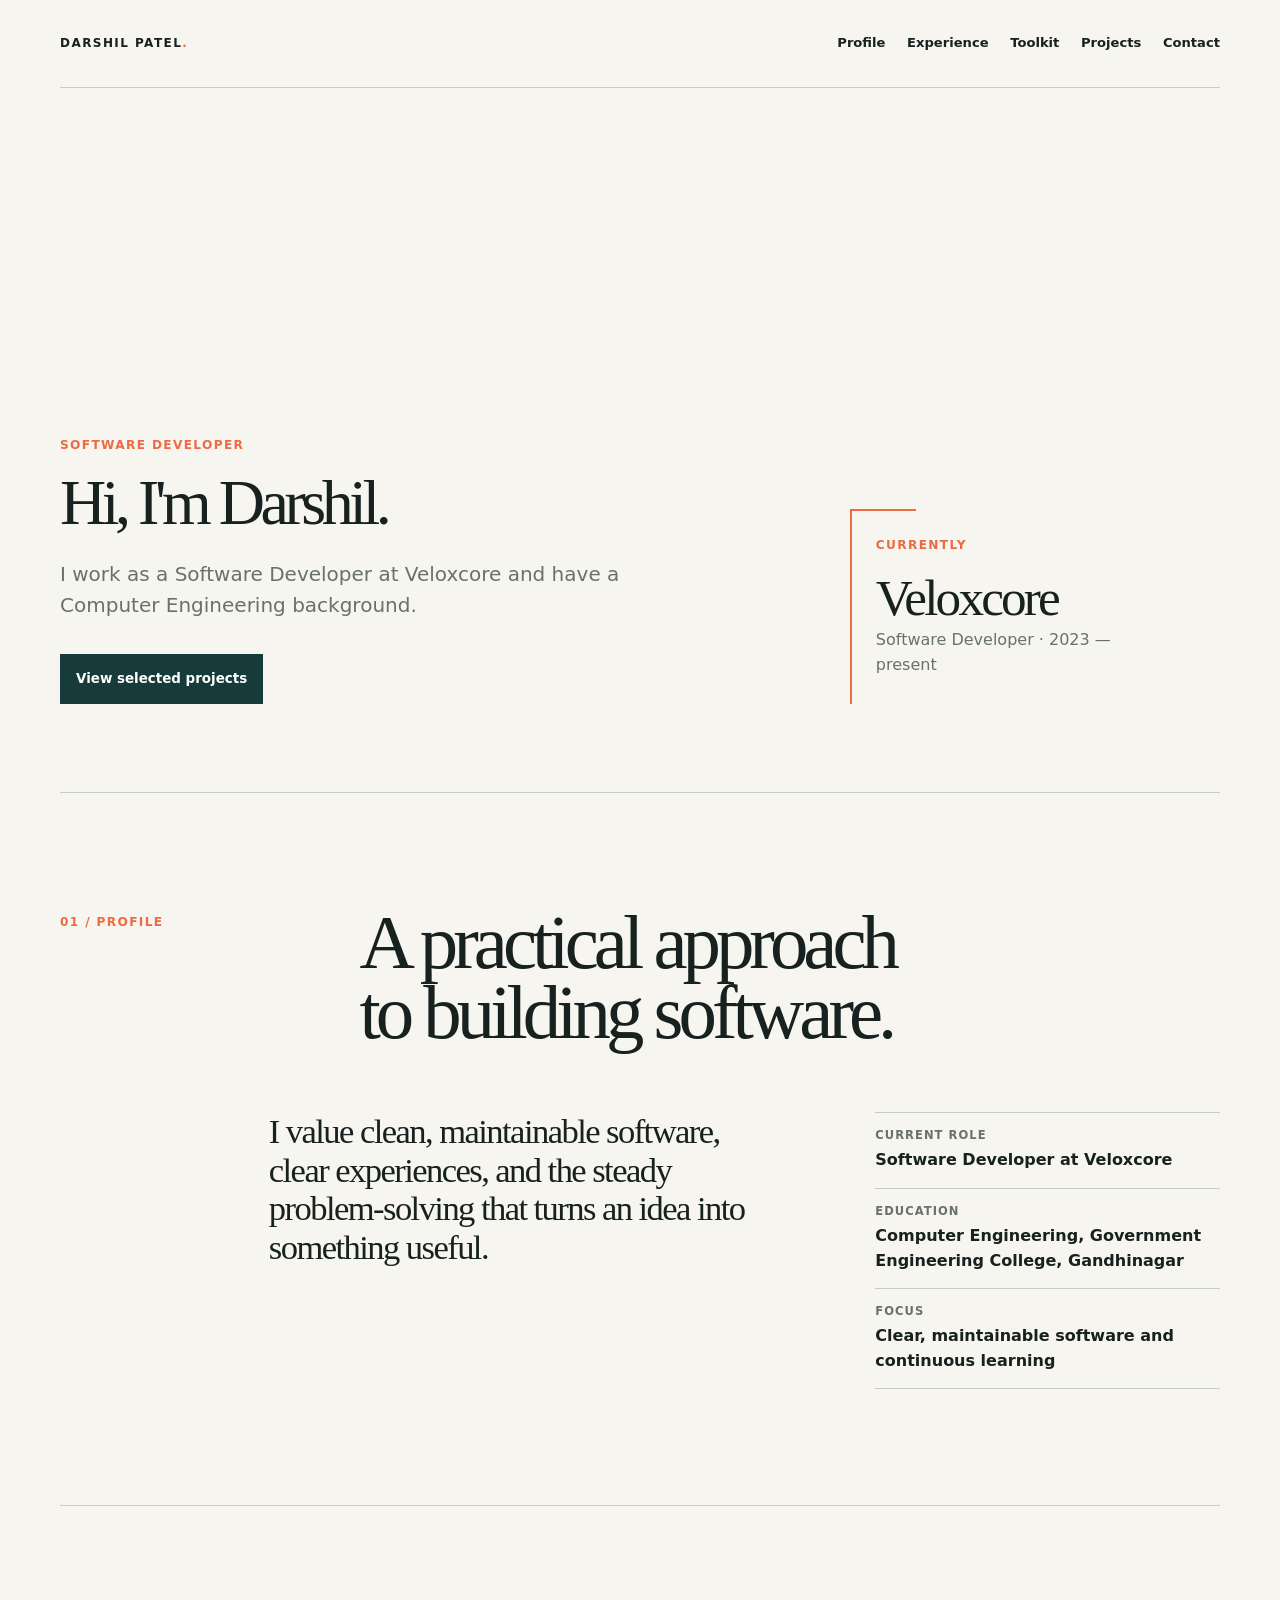
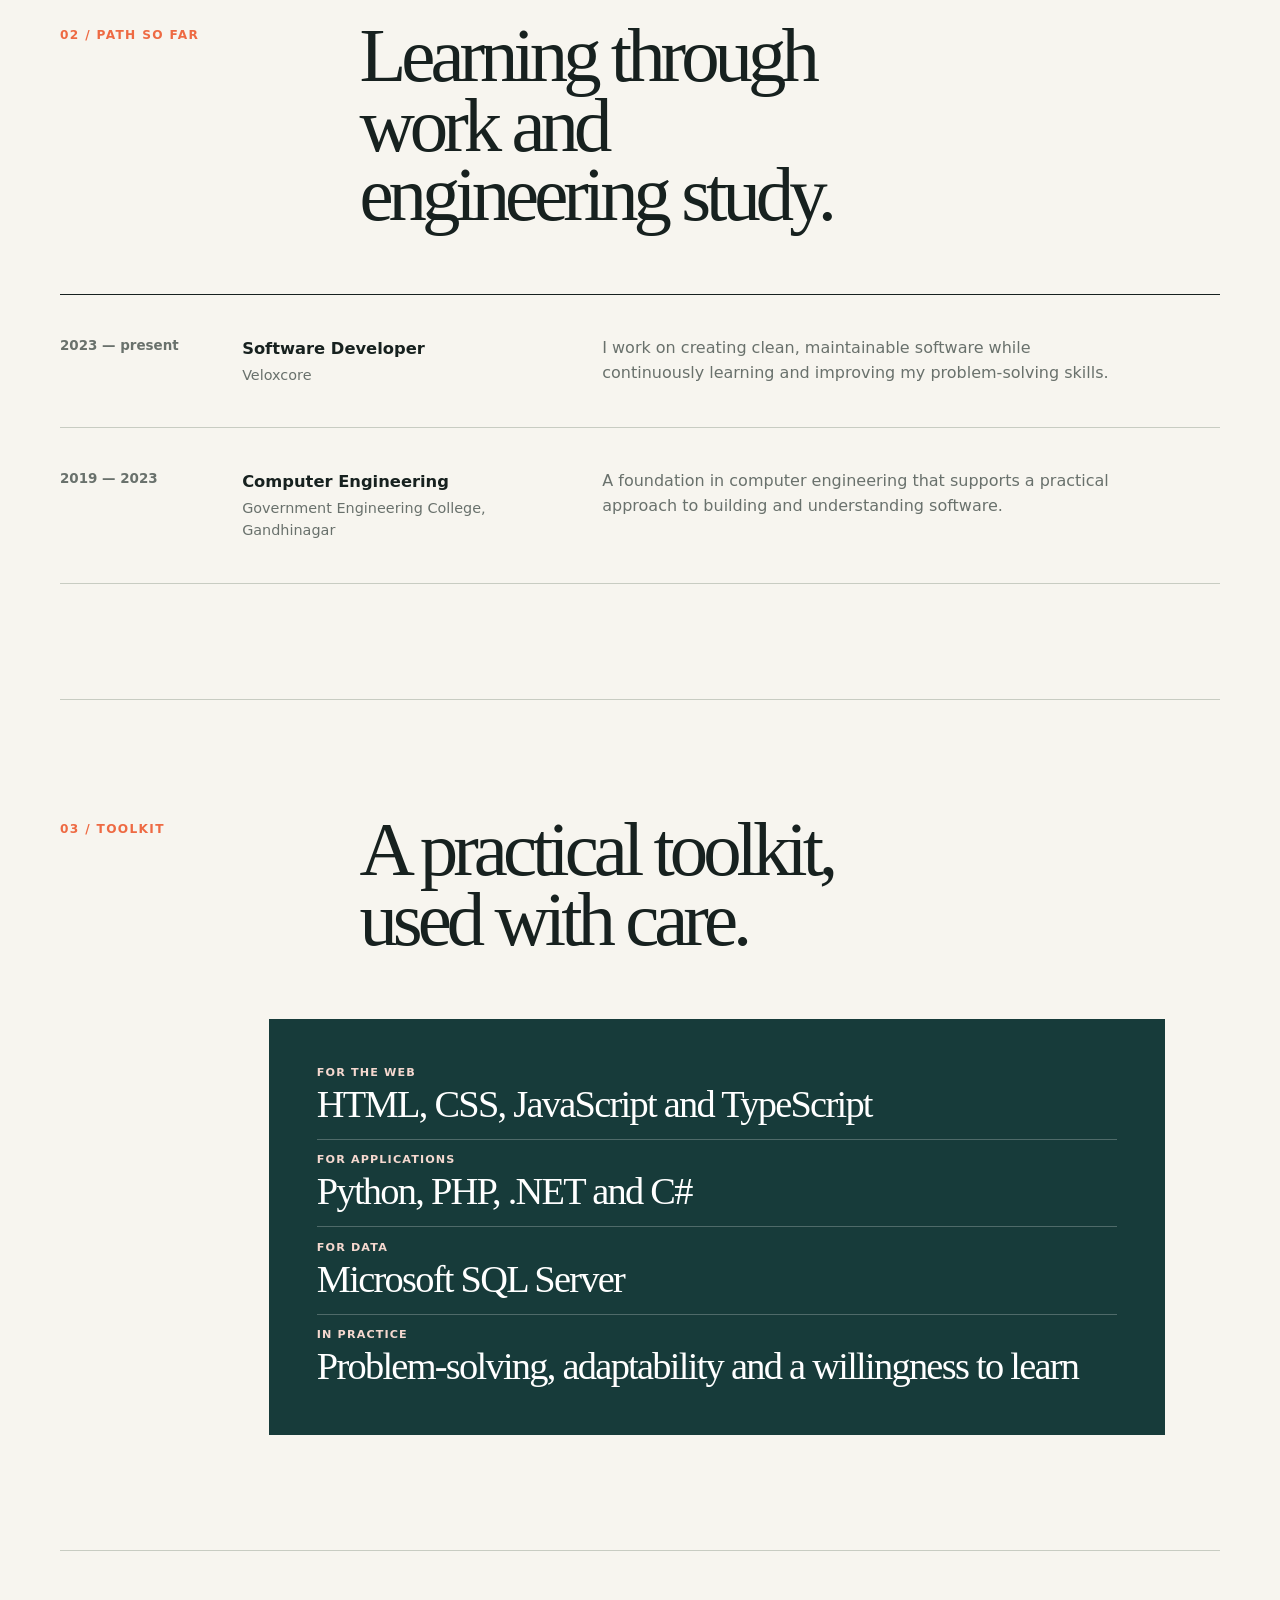
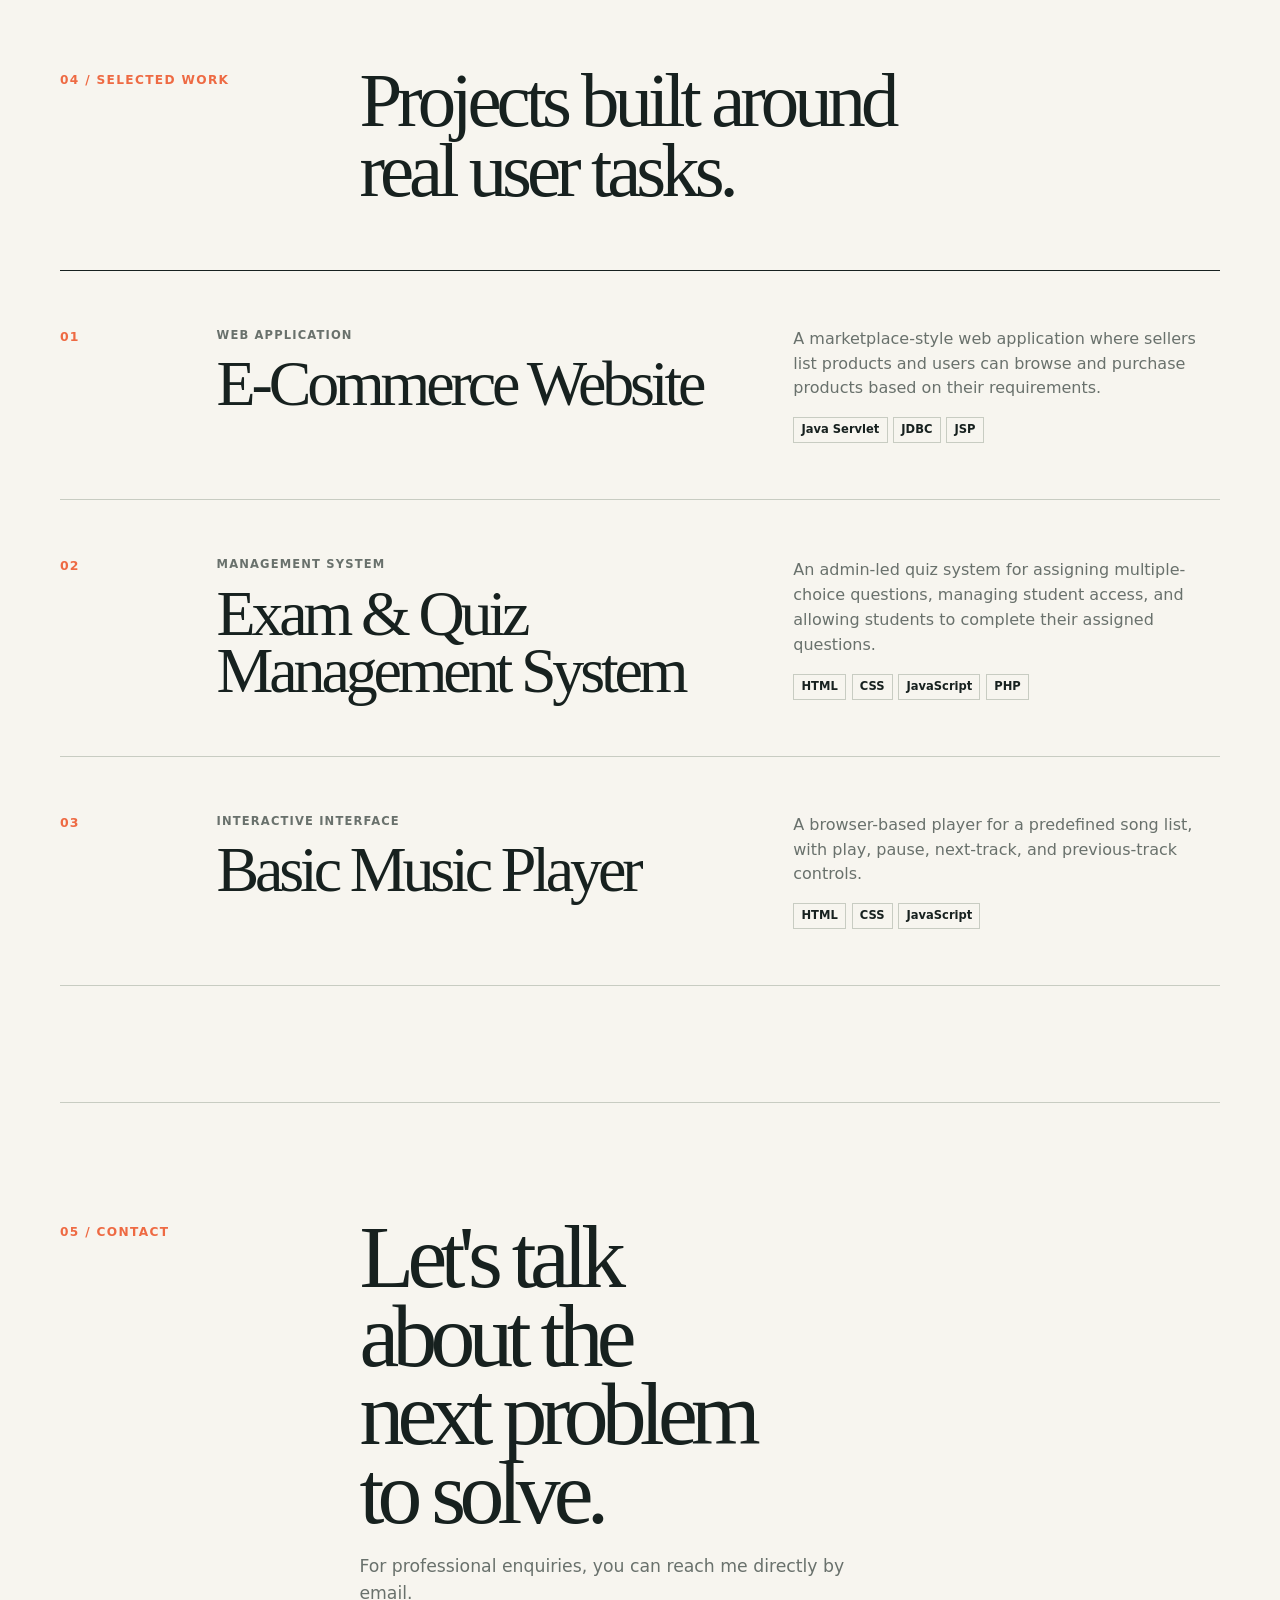
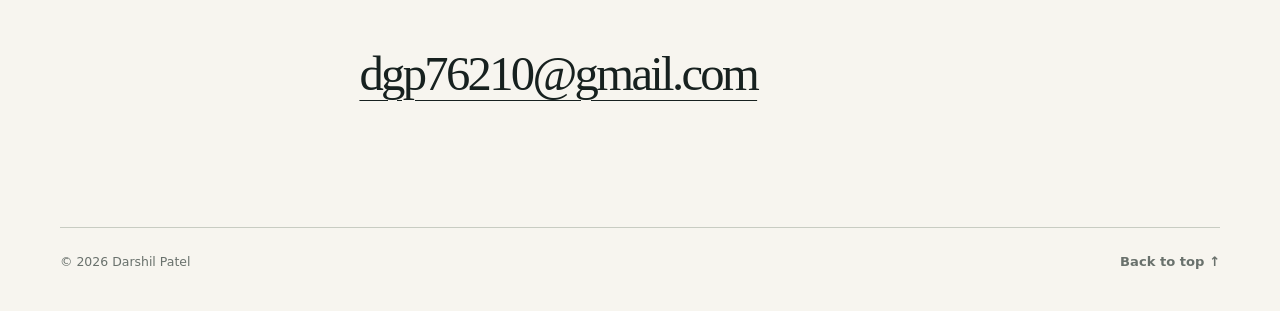
==== commit 0f2a7704: "content: simplify portfolio introduction" ====
--- a/index.html
+++ b/index.html
@@ -29,8 +29,8 @@
       <section class="intro" aria-labelledby="intro-title">
         <div>
           <p class="section-label">Software developer</p>
-          <h1 id="intro-title" class="intro-title">I build clear,<br /><em>reliable software.</em></h1>
-          <p class="intro-summary">I am Darshil Patel, a Software Developer with a Computer Engineering background and a practical approach to solving problems through technology.</p>
+          <h1 id="intro-title" class="intro-title">Hi, I&apos;m Darshil.</h1>
+          <p class="intro-summary">I work as a Software Developer at Veloxcore and have a Computer Engineering background.</p>
           <a class="primary-link" href="#projects">View selected projects</a>
         </div>
         <aside class="intro-note" aria-label="Current role">
--- a/assets/css/main-portfolio.css
+++ b/assets/css/main-portfolio.css
@@ -30,7 +30,7 @@
 
 .intro { display: grid; grid-template-columns: minmax(0, 1.3fr) minmax(17rem, 0.7fr); gap: clamp(2.5rem, 8vw, 8rem); min-height: min(44rem, calc(100vh - 5.5rem)); align-items: end; padding-block: clamp(5rem, 10vw, 9rem) 5.5rem; }
 .section-label { margin-bottom: 1.2rem; color: var(--accent); font-size: 0.76rem; font-weight: 850; letter-spacing: 0.11em; text-transform: uppercase; }
-.intro-title { max-width: 10ch; margin-bottom: 1.6rem; font-family: var(--serif); font-size: clamp(4rem, 9vw, 8.5rem); font-weight: 500; letter-spacing: -0.07em; line-height: 0.88; }
+.intro-title { max-width: none; margin-bottom: 1.6rem; font-family: var(--serif); font-size: clamp(3rem, 5vw, 5.5rem); font-weight: 500; letter-spacing: -0.07em; line-height: 0.92; white-space: nowrap; }
 .intro-title em { color: var(--deep); font-style: italic; }
 .intro-summary { max-width: 39rem; margin-bottom: 2.1rem; color: var(--muted); font-size: clamp(1.05rem, 1.8vw, 1.25rem); }
 .primary-link { display: inline-flex; min-height: 3.1rem; align-items: center; padding: 0.8rem 1rem; background: var(--deep); color: #fff; font-size: 0.84rem; font-weight: 800; text-decoration: none; }
@@ -96,6 +96,7 @@
   .portfolio-nav a:last-child { border-bottom: 0; }
   .intro, .profile-copy, .timeline-item, .project, .contact-section { grid-template-columns: 1fr; }
   .intro { min-height: auto; padding-block: 4.5rem; }
+  .intro-title { white-space: normal; }
   .section-heading { grid-template-columns: 1fr; gap: 0.7rem; }
   .profile-copy { margin-left: 0; }
   .timeline-item, .project { gap: 0.8rem; }
